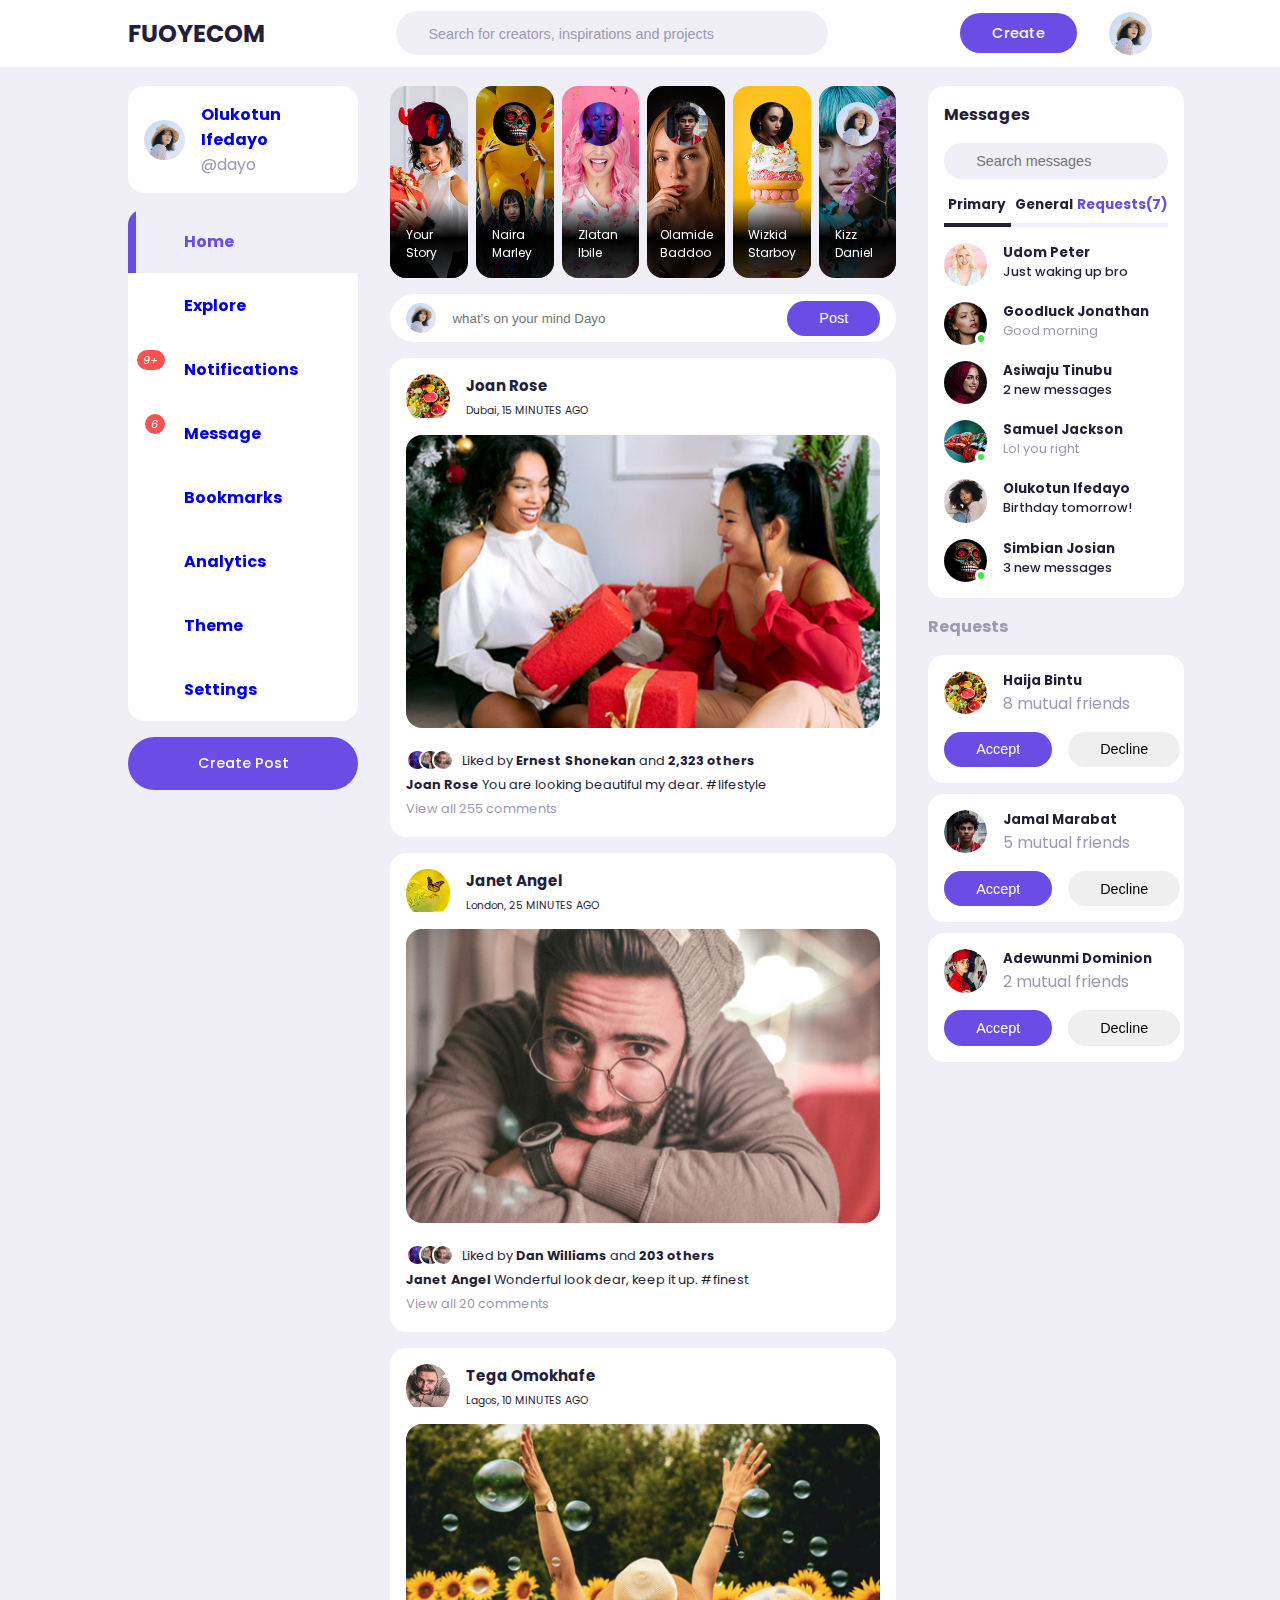
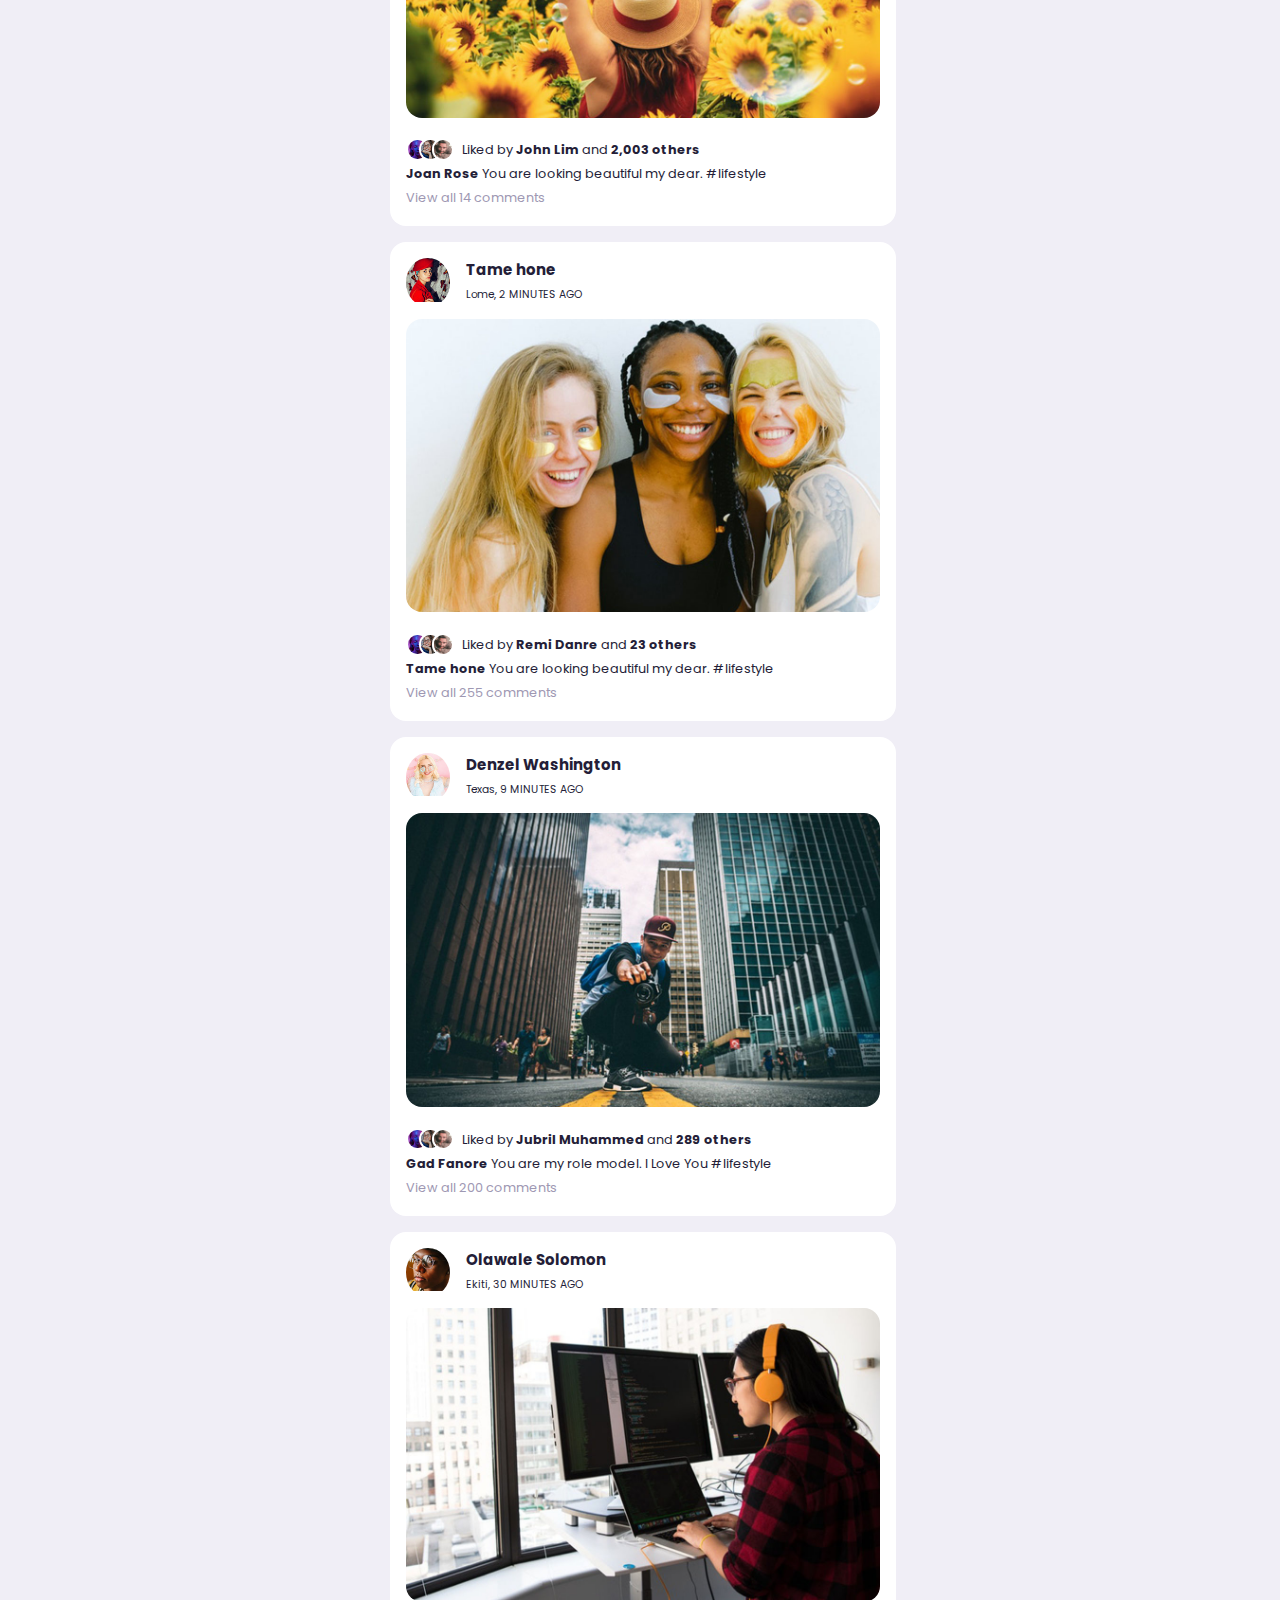
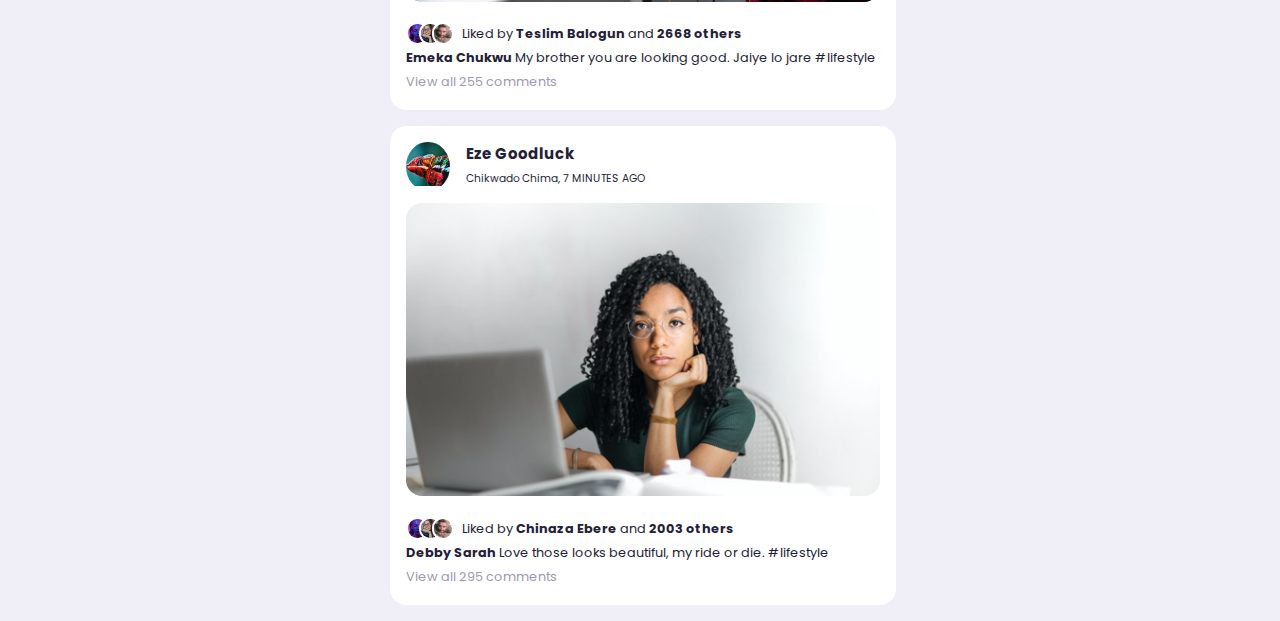
==== index.html @ 0feaedec "first commit" ====
<!DOCTYPE html>
<html lang="en">
<head>
    <meta charset="UTF-8">
    <meta http-equiv="X-UA-Compatible" content="IE=edge">
    <meta name="viewport" content="width=device-width, initial-scale=1.0">
    <link rel="stylesheet" href="./style.css">
    <!-- Icons CDN -->
    <link rel="stylesheet" href="https://unicons.iconscout.com/release/v2.1.6/css/unicons.css">
    <title>FUOYE_COMMUNITY</title>
</head>
<body>
    <nav>
        <div class="container">
            <h2 class="logo">
                FUOYECOM
            </h2>
            <div class="search-bar">
                <i class="uil uil-search"></i>
                <input type="search" placeholder="Search for creators, inspirations and projects">
            </div>
            <div class="create">
                <label class="btn btn-primary" for="create-post">Create</label>
                <div class="profile-photo">
                    <img src="./images/profile-1.jpg" alt="invalid image">
                </div>
            </div>
        </div>
    </nav>

    <!-- Main -->
    <main>
        <div class="container">
            

            <!-- Left -->
            <div class="left">
                <a href="#" class="profile">
                    <div class="profile-photo">
                        <img src="./images/profile-1.jpg" alt="invalid image">
                    </div>
                    <div class="handle">
                        <h4>Olukotun Ifedayo</h4>
                        <p class="text-muted">
                            @dayo
                        </p>
                    </div>
                </a>

                <!-- Sidebar -->
                <div class="sidebar">
                    <a href="#" class="menu-item active">
                        <span><i class="uil uil-home"></i></span><h3>Home</h3>
                    </a>
                    <a href="#" class="menu-item">
                        <span><i class="uil uil-compass"></i></span><h3>Explore</h3>
                    </a>
                    <a href="#" class="menu-item" id="notifications">
                        <span><i class="uil uil-bell"><small class="notification-count">9+</small></i></span>
                        <h3>Notifications</h3>
                        <!-- Notification Popup -->
                        <div class="notifications-popup">
                            <div>
                                <div class="profile-photo">
                                    <img src="./images/profile-2.jpg" alt="invalid image">
                                </div>
                                <div class="notofication-body">
                                    <b>Keke Benjamin</b> accepted your friend request
                                    <small class="text-muted">2 DAYS AGO</small>
                                </div>
                            </div>

                            <div>
                                <div class="profile-photo">
                                    <img src="./images/profile-3.jpg" alt="invalid image">
                                </div>
                                <div class="notification-body">
                                    <b>Michael Ren</b> commented on your post
                                    <small class="text-muted">1 HOUR AGO</small>
                                </div>
                            </div>

                            <div>
                                <div class="profile-photo">
                                    <img src="./images/profile-4.jpg" alt="invalid image">
                                </div>
                                <div class="notofication-body">
                                    <b>Bola Tinubu</b> and <b>23 Others</b> liked your post
                                    <small class="text-muted">4 MINUTES AGO</small>
                                </div>
                            </div>

                            <div>
                                <div class="profile-photo">
                                    <img src="./images/profile-5.jpg" alt="invalid image">
                                </div>
                                <div class="notofication-body">
                                    <b>Samuel D. Dare</b> commented on post you are tagged in 
                                    <small class="text-muted">2 DAYS AGO</small>
                                </div>
                            </div>

                            <div>
                                <div class="profile-photo">
                                    <img src="./images/profile-6.jpg" alt="invalid image">
                                </div>
                                <div class="notofication-body">
                                    <b>Muhammed Buhari</b> commented on post you are tagged in
                                    <small class="text-muted">1 HOUR AGO</small>
                                </div>
                            </div>

                            <div>
                                <div class="profile-photo">
                                    <img src="./images/profile-7.jpg" alt="invalid image">
                                </div>
                                <div class="notofication-body">
                                    <b>Goodluck Joanthan</b> commented on your post 
                                    <small class="text-muted">1 HOUR AGO</small>
                                </div>
                            </div>
                        </div>
                        <!-- End Notification Popup -->

                    </a>
                    <a href="#" class="menu-item" id="messages-notification">
                        <span><i class="uil uil-envelope"><small class="notification-count">6</small></i></span><h3>Message</h3>
                    </a>
                    <a href="#" class="menu-item">
                        <span><i class="uil uil-bookmark"></i></span><h3>Bookmarks</h3>
                    </a>
                    <a href="#" class="menu-item">
                        <span><i class="uil uil-chart-line"></i></span><h3>Analytics</h3>
                    </a>
                    <a href="#" class="menu-item">
                        <span><i class="uil uil-palette"></i></span><h3>Theme</h3>
                    </a>
                    <a href="#" class="menu-item">
                        <span><i class="uil uil-setting"></i></span><h3>Settings</h3>
                    </a>
                </div>
                <!-- End of Sidebar -->
                <label for="create-post" class="btn btn-primary">Create Post</label>
            </div>
            <!-- End of left -->

            <!-- Middle -->
            <div class="middle">
                <!-- Stories -->
                <div class="stories">
                    <div class="story">
                        <div class="profile-photo">
                            <img src="./images/profile-8.jpg" alt="invalid image">
                        </div>
                        <p class="name">Your Story</p>
                    </div>
                    <div class="story">
                        <div class="profile-photo">
                            <img src="./images/profile-9.jpg" alt="invalid image">
                        </div>
                        <p class="name">Naira Marley</p>
                    </div>
                    <div class="story">
                        <div class="profile-photo">
                            <img src="./images/profile-10.jpg" alt="invalid image">
                        </div>
                        <p class="name">Zlatan Ibile</p>
                    </div>
                    <div class="story">
                        <div class="profile-photo">
                            <img src="./images/profile-11.jpg" alt="invalid image">
                        </div>
                        <p class="name">Olamide Baddoo</p>
                    </div>
                    <div class="story">
                        <div class="profile-photo">
                            <img src="./images/profile-12.jpg" alt="invalid image">
                        </div>
                        <p class="name">Wizkid Starboy</p>
                    </div>
                    <div class="story">
                        <div class="profile-photo">
                            <img src="./images/profile-1.jpg" alt="invalid image">
                        </div>
                        <p class="name">Kizz Daniel</p>
                    </div>  
                </div>
                <!-- End of Stories -->
                <form class="create-post">
                    <div class="profile-photo">
                        <img src="./images/profile-1.jpg" alt="">
                    </div>
                    <input type="text" placeholder="what's on your mind Dayo" id="create-post">
                    <input type="submit" value="Post" class="btn btn-primary">
                </form>

                <!-- Feeds -->
                <div class="feeds">
                    <!-- Feed 1 -->
                    <div class="feed">
                        <div class="head">
                            <div class="user">
                                <div class="profile-photo">
                                    <img src="./images/profile-13.jpg" alt="invalid image">
                                </div>
                                <div class="info">
                                    <h3>Joan Rose</h3>
                                    <small>Dubai, 15 MINUTES AGO</small>
                                </div>
                            </div>
                            <span class="edit">
                                <i class="uil uil-ellipsis-h"></i>
                            </span>
                        </div>

                        <div class="photo">
                            <img src="./images/feed-1.jpg" alt="invalid image">
                        </div>

                        <div class="action-buttons">
                            <div class="interaction-buttons">
                                <span><i class="uil uil-heart"></i></span>
                                <span><i class="uil uil-comment-dots"></i></span>
                                <span><i class="uil uil-share-alt"></i></span>
                            </div>
                            <div class="bookmark">
                                <span><i class="uil uil-bookmark-full"></i></span>
                            </div>
                        </div>
                        <div class="liked-by">
                            <span><img src="./images/profile-10.jpg" alt="invalid image"></span>
                            <span><img src="./images/profile-4.jpg" alt="invalid image"></span>
                            <span><img src="./images/profile-15.jpg" alt="invalid image"></span>
                            <p>Liked by <b>Ernest Shonekan</b> and <b>2,323 others</b></p>
                        </div>
                        <div class="caption">
                            <p><b>Joan Rose</b> You are looking beautiful my dear. <span class="harsh-tag">#lifestyle</span></p>
                        </div>
                        <div class="comments text-muted">View all 255 comments</div>
                    </div>

                    <!-- Feed 2 -->
                    <div class="feed">
                        <div class="head">
                            <div class="user">
                                <div class="profile-photo">
                                    <img src="./images/profile-14.jpg" alt="invalid image">
                                </div>
                                <div class="info">
                                    <h3>Janet Angel</h3>
                                    <small>London, 25 MINUTES AGO</small>
                                </div>
                            </div>
                            <span class="edit">
                                <i class="uil uil-ellipsis-h"></i>
                            </span>
                        </div>

                        <div class="photo">
                            <img src="./images/feed-2.jpg" alt="invalid image">
                        </div>

                        <div class="action-buttons">
                            <div class="interaction-buttons">
                                <span><i class="uil uil-heart"></i></span>
                                <span><i class="uil uil-comment-dots"></i></span>
                                <span><i class="uil uil-share-alt"></i></span>
                            </div>
                            <div class="bookmark">
                                <span><i class="uil uil-bookmark-full"></i></span>
                            </div>
                        </div>
                        <div class="liked-by">
                            <span><img src="./images/profile-10.jpg" alt="invalid image"></span>
                            <span><img src="./images/profile-4.jpg" alt="invalid image"></span>
                            <span><img src="./images/profile-15.jpg" alt="invalid image"></span>
                            <p>Liked by <b>Dan Williams</b> and <b>203 others</b></p>
                        </div>
                        <div class="caption">
                            <p><b>Janet Angel</b> Wonderful look dear, keep it up. <span class="harsh-tag">#finest</span></p>
                        </div>
                        <div class="comments text-muted">View all 20 comments</div>
                    </div>

                    <!-- Feed 3 -->
                    <div class="feed">
                        <div class="head">
                            <div class="user">
                                <div class="profile-photo">
                                    <img src="./images/profile-15.jpg" alt="invalid image">
                                </div>
                                <div class="info">
                                    <h3>Tega Omokhafe</h3>
                                    <small>Lagos, 10 MINUTES AGO</small>
                                </div>
                            </div>
                            <span class="edit">
                                <i class="uil uil-ellipsis-h"></i>
                            </span>
                        </div>

                        <div class="photo">
                            <img src="./images/feed-3.jpg" alt="invalid image">
                        </div>

                        <div class="action-buttons">
                            <div class="interaction-buttons">
                                <span><i class="uil uil-heart"></i></span>
                                <span><i class="uil uil-comment-dots"></i></span>
                                <span><i class="uil uil-share-alt"></i></span>
                            </div>
                            <div class="bookmark">
                                <span><i class="uil uil-bookmark-full"></i></span>
                            </div>
                        </div>
                        <div class="liked-by">
                            <span><img src="./images/profile-10.jpg" alt="invalid image"></span>
                            <span><img src="./images/profile-4.jpg" alt="invalid image"></span>
                            <span><img src="./images/profile-15.jpg" alt="invalid image"></span>
                            <p>Liked by <b>John Lim</b> and <b>2,003 others</b></p>
                        </div>
                        <div class="caption">
                            <p><b>Joan Rose</b> You are looking beautiful my dear. <span class="harsh-tag">#lifestyle</span></p>
                        </div>
                        <div class="comments text-muted">View all 14 comments</div>
                    </div>

                    <!-- Feed 4 -->
                    <div class="feed">
                        <div class="head">
                            <div class="user">
                                <div class="profile-photo">
                                    <img src="./images/profile-16.jpg" alt="invalid image">
                                </div>
                                <div class="info">
                                    <h3>Tame hone</h3>
                                    <small>Lome, 2 MINUTES AGO</small>
                                </div>
                            </div>
                            <span class="edit">
                                <i class="uil uil-ellipsis-h"></i>
                            </span>
                        </div>

                        <div class="photo">
                            <img src="./images/feed-4.jpg" alt="invalid image">
                        </div>

                        <div class="action-buttons">
                            <div class="interaction-buttons">
                                <span><i class="uil uil-heart"></i></span>
                                <span><i class="uil uil-comment-dots"></i></span>
                                <span><i class="uil uil-share-alt"></i></span>
                            </div>
                            <div class="bookmark">
                                <span><i class="uil uil-bookmark-full"></i></span>
                            </div>
                        </div>
                        <div class="liked-by">
                            <span><img src="./images/profile-10.jpg" alt="invalid image"></span>
                            <span><img src="./images/profile-4.jpg" alt="invalid image"></span>
                            <span><img src="./images/profile-15.jpg" alt="invalid image"></span>
                            <p>Liked by <b>Remi Danre</b> and <b>23 others</b></p>
                        </div>
                        <div class="caption">
                            <p><b>Tame hone</b> You are looking beautiful my dear. <span class="harsh-tag">#lifestyle</span></p>
                        </div>
                        <div class="comments text-muted">View all 255 comments</div>
                    </div>

                    <!-- Feed 5 -->
                    <div class="feed">
                        <div class="head">
                            <div class="user">
                                <div class="profile-photo">
                                    <img src="./images/profile-17.jpg" alt="invalid image">
                                </div>
                                <div class="info">
                                    <h3>Denzel Washington</h3>
                                    <small>Texas, 9 MINUTES AGO</small>
                                </div>
                            </div>
                            <span class="edit">
                                <i class="uil uil-ellipsis-h"></i>
                            </span>
                        </div>

                        <div class="photo">
                            <img src="./images/feed-5.jpg" alt="invalid image">
                        </div>

                        <div class="action-buttons">
                            <div class="interaction-buttons">
                                <span><i class="uil uil-heart"></i></span>
                                <span><i class="uil uil-comment-dots"></i></span>
                                <span><i class="uil uil-share-alt"></i></span>
                            </div>
                            <div class="bookmark">
                                <span><i class="uil uil-bookmark-full"></i></span>
                            </div>
                        </div>
                        <div class="liked-by">
                            <span><img src="./images/profile-10.jpg" alt="invalid image"></span>
                            <span><img src="./images/profile-4.jpg" alt="invalid image"></span>
                            <span><img src="./images/profile-15.jpg" alt="invalid image"></span>
                            <p>Liked by <b>Jubril Muhammed</b> and <b>289 others</b></p>
                        </div>
                        <div class="caption">
                            <p><b>Gad Fanore</b> You are my role model. I Love You <span class="harsh-tag">#lifestyle</span></p>
                        </div>
                        <div class="comments text-muted">View all 200 comments</div>
                    </div>

                    <!-- Feed 6 -->
                    <div class="feed">
                        <div class="head">
                            <div class="user">
                                <div class="profile-photo">
                                    <img src="./images/profile-18.jpg" alt="invalid image">
                                </div>
                                <div class="info">
                                    <h3>Olawale Solomon</h3>
                                    <small>Ekiti, 30 MINUTES AGO</small>
                                </div>
                            </div>
                            <span class="edit">
                                <i class="uil uil-ellipsis-h"></i>
                            </span>
                        </div>

                        <div class="photo">
                            <img src="./images/feed-6.jpg" alt="invalid image">
                        </div>

                        <div class="action-buttons">
                            <div class="interaction-buttons">
                                <span><i class="uil uil-heart"></i></span>
                                <span><i class="uil uil-comment-dots"></i></span>
                                <span><i class="uil uil-share-alt"></i></span>
                            </div>
                            <div class="bookmark">
                                <span><i class="uil uil-bookmark-full"></i></span>
                            </div>
                        </div>
                        <div class="liked-by">
                            <span><img src="./images/profile-10.jpg" alt="invalid image"></span>
                            <span><img src="./images/profile-4.jpg" alt="invalid image"></span>
                            <span><img src="./images/profile-15.jpg" alt="invalid image"></span>
                            <p>Liked by <b>Teslim Balogun</b> and <b>2668 others</b></p>
                        </div>
                        <div class="caption">
                            <p><b>Emeka Chukwu</b> My brother you are looking good. Jaiye lo jare <span class="harsh-tag">#lifestyle</span></p>
                        </div>
                        <div class="comments text-muted">View all 255 comments</div>
                    </div>

                    <!-- Feed 7 -->
                    <div class="feed">
                        <div class="head">
                            <div class="user">
                                <div class="profile-photo">
                                    <img src="./images/profile-19.jpg" alt="invalid image">
                                </div>
                                <div class="info">
                                    <h3>Eze Goodluck</h3>
                                    <small>Chikwado Chima, 7 MINUTES AGO</small>
                                </div>
                            </div>
                            <span class="edit">
                                <i class="uil uil-ellipsis-h"></i>
                            </span>
                        </div>

                        <div class="photo">
                            <img src="./images/feed-7.jpg" alt="invalid image">
                        </div>

                        <div class="action-buttons">
                            <div class="interaction-buttons">
                                <span><i class="uil uil-heart"></i></span>
                                <span><i class="uil uil-comment-dots"></i></span>
                                <span><i class="uil uil-share-alt"></i></span>
                            </div>
                            <div class="bookmark">
                                <span><i class="uil uil-bookmark-full"></i></span>
                            </div>
                        </div>
                        <div class="liked-by">
                            <span><img src="./images/profile-10.jpg" alt="invalid image"></span>
                            <span><img src="./images/profile-4.jpg" alt="invalid image"></span>
                            <span><img src="./images/profile-15.jpg" alt="invalid image"></span>
                            <p>Liked by <b>Chinaza Ebere</b> and <b>2003 others</b></p>
                        </div>
                        <div class="caption">
                            <p><b>Debby Sarah</b> Love those looks beautiful, my ride or die. <span class="harsh-tag">#lifestyle</span></p>
                        </div>
                        <div class="comments text-muted">View all 295 comments</div>
                    </div>
                    <!-- End of feed -->
                </div>
                <!-- End of feeds -->
            </div>
            <!-- End of Middle -->

            <!-- Right -->
            <div class="right">
                <div class="messages">
                    <div class="heading">
                        <h4>Messages</h4><i class="uil uil-edit"></i>
                    </div>

                    <!-- Search Bar -->
                    <div class="search-bar">
                        <i class="uil uil-search"></i>
                        <input type="search" placeholder="Search messages" id="message-search">
                    </div>

                    <!-- Messages Category -->
                    <div class="category">
                        <h6 class="active">Primary</h6>
                        <h6>General</h6>
                        <h6 class="message-requests">Requests(7)</h6>
                    </div>

                    <!-- Message -->
                    <div class="message">
                        <div class="profile-photo">
                            <img src="./images/profile-17.jpg" alt="invalid image">
                        </div>
                        <div class="message-body">
                            <h5>Udom Peter</h5>
                            <p class="text-bold">Just waking up bro</p>
                        </div>
                    </div>

                    <!-- Message -->
                    <div class="message">
                        <div class="profile-photo">
                            <img src="./images/profile-6.jpg" alt="invalid image">
                            <div class="active"></div>
                        </div>
                        <div class="message-body">
                            <h5>Goodluck Jonathan</h5>
                            <p class="text-muted">Good morning</p>
                        </div>
                    </div>

                    <!-- Message -->
                    <div class="message">
                        <div class="profile-photo">
                            <img src="./images/profile-20.jpg" alt="invalid image">
                        </div>
                        <div class="message-body">
                            <h5>Asiwaju Tinubu </h5>
                            <p class="text-bold">2 new messages</p>
                        </div>
                    </div>

                    <!-- Message -->
                    <div class="message">
                        <div class="profile-photo">
                            <img src="./images/profile-19.jpg" alt="invalid image">
                            <div class="active"></div>
                        </div>
                        <div class="message-body">
                            <h5>Samuel Jackson</h5>
                            <p class="text-muted">Lol you right</p>
                        </div>
                    </div>

                    <!-- Message -->
                    <div class="message">
                        <div class="profile-photo">
                            <img src="./images/profile-3.jpg" alt="invalid image">
                        </div>
                        <div class="message-body">
                            <h5>Olukotun Ifedayo</h5>
                            <p class="text-bold">Birthday tomorrow!</p>
                        </div>
                    </div>

                    <!-- Message -->
                    <div class="message">
                        <div class="profile-photo">
                            <img src="./images/profile-9.jpg" alt="invalid image">
                            <div class="active"></div>
                        </div>
                        <div class="message-body">
                            <h5>Simbian Josian</h5>
                            <p class="text-bold">3 new messages</p>
                        </div>
                    </div>
                </div>
                <!-- End of Messages -->

                <!-- Friend Request -->
                <div class="friend-requests">
                    <h4>Requests</h4>
                    <div class="request">
                        <div class="info">
                            <div class="profile-photo">
                                <img src="./images/profile-13.jpg" alt="invalid image">
                            </div>
                            <div>
                                <h5>Haija Bintu</h5>
                                <p class="text-muted">
                                    8 mutual friends
                                </p>
                            </div>
                        </div>
                        <div class="action">
                            <button class="btn btn-primary">
                                Accept
                            </button>
                            <button class="btn">
                                Decline
                            </button>
                        </div>  
                    </div>

                    <div class="request">
                        <div class="info">
                            <div class="profile-photo">
                                <img src="./images/profile-11.jpg" alt="invalid image">
                            </div>
                            <div>
                                <h5>Jamal Marabat</h5>
                                <p class="text-muted">
                                    5 mutual friends
                                </p>
                            </div>
                        </div>
                        <div class="action">
                            <button class="btn btn-primary">
                                Accept
                            </button>
                            <button class="btn">
                                Decline
                            </button>
                        </div>  
                    </div>

                    <div class="request">
                        <div class="info">
                            <div class="profile-photo">
                                <img src="./images/profile-16.jpg" alt="invalid image">
                            </div>
                            <div>
                                <h5>Adewunmi Dominion</h5>
                                <p class="text-muted">
                                    2 mutual friends
                                </p>
                            </div>
                        </div>
                        <div class="action">
                            <button class="btn btn-primary">
                                Accept
                            </button>
                            <button class="btn">
                                Decline
                            </button>
                        </div>  
                    </div>
                </div>
            </div>
            <!-- End of right -->

        </div>  
    </main>


    <!-- Theme Customization -->
    <div class="customize-theme">
        <div class="card">
            <h2>Customize your view</h2>
            <p class="text-muted">Manage your font size, color and background.</p>

            <!-- Font-sizes -->
            <div class="font-size">
                <h4>Font size</h4>
                <div>
                    <h6>Aa</h6>
                    <div class="choose-size">
                        <span class="font-size-1"></span>
                        <span class="font-size-2 active"></span>
                        <span class="font-size-3"></span>
                        <span class="font-size-4"></span>
                        <span class="font-size-4"></span>
                    </div>
                    <h3>Aa</h3>
                </div>
            </div>

            <!-- Primary Colors -->
            <div class="color">
                <h4>Color</h4>
                <div class="choose-color">
                    <span class="color-1 active"></span>
                    <span class="color-2"></span>
                    <span class="color-3"></span>
                    <span class="color-4"></span>
                    <span class="color-5"></span>
                </div>
            </div>

            <!-- Background Colors -->
            <h4 class="background">Background</h4>
            <div class="choose-bg">
                <div class="bg-1 active">
                    <span></span>
                    <h5 for="bg-1">Light</h5>
                </div>
                <div class="bg-2">
                    <span></span>
                    <h5>Dim</h5>
                </div>
                <div class="bg-3">
                    <span></span>
                    <h5 for="bg-3">Light out</h5>
                </div>
            </div>
        </div>
    </div>

    <script src="index.js"></script>
</body>
</html>
---- style.css ----
@import url('https://fonts.googleapis.com/css2?family=Poppins:wght@300;400;500;600&display=swap');

:root{
    --color-white: hsl(252, 30%, 100%);
    --color-light: hsl(252, 30%, 95%);
    --color-gray: hsl(252, 15%, 65%);
    --color-primary: hwb(252 30% 10%);
    --color-secondary: hsl(252, 100%, 90%);
    --color-dark: hsl(120, 95%, 65%);
    --color-danger: hsl(0, 95%, 65%);
    --color-dark: hsl(252, 30%, 17%);
    --color-black: hsl(252, 30%, 10%);
    --color-success: hsl(125, 78%, 57%);


    --border-radius: 2rem;
    --card-border-radius: 1rem;
    --btn-padding: 0.6rem 2rem;
    --search-padding: 0.6rem 1rem;
    --card-padding: 1rem;

    --sticky-top-left: 5.4rem;
    --sticky-top-right: -18rem;
}

*, *::before, *::after{
    margin: 0;
    padding: 0;
    outline: 0;
    box-sizing: border-box;
    text-decoration: none;
    list-style: none;
    border: none;
}

body{
    font-family: 'Poppins', sans-serif;
    color: var(--color-dark);
    background: var(--color-light);
    overflow-x: hidden;
}

/* General Styles */
.container{
    width: 80%;
    margin: 0 auto;
}

.profile-photo{
    width: 2.7rem;
    aspect-ratio: 1/1;
    border-radius: 50%;
    overflow: hidden;
}

img{
    display: block;
    width: 100%;
}

.btn{
    display: inline-block;
    padding: var(--btn-padding);
    font-weight: 500;
    border-radius: var(--border-radius);
    cursor: pointer;
    transition: all 300ms ease;
    font-size: 0.9rem;
}

.btn:hover{
    opacity: 0.8;
}

.btn-primary{
    background: var(--color-primary);
    color: white;
}

.text-bold{
    font-weight: 500;
}

.text-muted{
    color: var(--color-gray);
}


/* Navbar */
nav{
    width: 100%;
    background: var(--color-white);
    padding: 0.7rem 0;
    position: fixed;
    top: 0;
    z-index: 10;
}

nav .container{
    display: flex;
    align-items: center;
    justify-content: space-between;
}

.search-bar{
    background: var(--color-light);
    border-radius: var(--border-radius);
    padding: var(--search-padding);
}

.search-bar input[type="search"]{
    background: transparent;
    width: 30vw;
    margin-left: 1rem;
    font-size: 0.9rem;
    color: var(--color-dark);
}

nav .search-bar input[type="search"]::placeholder{
    color: var(--color-gray);
} 

nav .create{
    display: flex;
    align-items: center;
    gap: 2rem;
}   

/* Main */
main{
    position: relative;
    top: 5.4rem;
}

main .container{
    display: grid;
    grid-template-columns: 18vw auto 20vw;
    column-gap: 2rem;
    position: relative;
}

/* Left */
main .container .left{
    height: max-content;
    position: sticky;
    top: var(--sticky-top-left);
}

main .container .left .profile{
    padding: var(--card-padding);
    background: var(--color-white);
    border-radius: var(--card-border-radius);
    display: flex;
    align-items: center;
    column-gap: 1rem;
    width: 100%;
}

/* Sidebar */
.left .sidebar{
    margin-top: 1rem;
    background: var(--color-white);
    border-radius: var(--card-border-radius);
}

.left .sidebar .menu-item{
    display: flex;
    align-items: center;
    height: 4rem;
    cursor: pointer;
    transition: all 300ms ease;
    position: relative;
}

.left .sidebar .menu-item:hover{
    background: var(--color-light);
}

.left .sidebar i{
    font-size: 1.4rem;
    color: var(--color-gray);
    margin-left: 2rem;
    position: relative;
}

.left .sidebar i .notification-count{
    background: var(--color-danger);
    color: white;
    font-size: 0.7rem;
    width: fit-content;
    border-radius: 0.8rem;
    padding: 0.1rem 0.4rem;
    position: absolute;
    top: -0.2rem;
    right: -0.3rem;
}

.left .sidebar h3{
    margin-left: 1.5rem;
    font-size: 1rem;
}

.left .sidebar .active{
    background: var(--color-light);
}

.left .sidebar .active i,
.left .sidebar .active h3{
    color: var(--color-primary);
}

.left .sidebar .active::before{
    content: "";
    display: block;
    width: 0.5rem;
    height: 100%;
    position: absolute;
    background: var(--color-primary);
}

.left .sidebar .menu-item:first-child.active{
    border-top-left-radius: var(--card-border-radius);
    overflow: hidden;
}

.left .sidebar .menu-item:last-child.active{
    border-bottom-left-radius: var(--card-border-radius);
    overflow: hidden;
}

.left .btn{
    margin-top: 1rem;
    width: 100%;
    text-align: center;
    padding: 1rem 0;
}

/* Notification Popup */
.left .notifications-popup{
    position: absolute;
    top: 0;
    left: 110%;
    width: 30rem;
    background: var(--color-white);
    border-radius: var(--card-border-radius);
    padding: var(--card-padding);
    box-shadow: 0 0 2rem hsl(var(--color-primary), 75%, 60%, 25%);
    z-index: 8;
    display: none;
}

.left .notifications-popup::before{
    content: "";
    width: 1.2rem;
    height: 1.2rem;
    display: block;
    background: var(--color-white);
    position: absolute;
    left: -0.6rem;
    transform: rotate(45deg);
}

.left .notifications-popup > div{
    display: flex;
    align-items: start;
    gap: 1rem;
    margin-bottom: 1rem;
}

.left .notifications-popup small{
    display: block;
}

/* Middle */
.middle .stories{
    display: flex;
    justify-content: space-between;
    height: 12rem;
    gap: 0.5rem;
}

.middle .stories .story{
    padding: var(--card-padding);
    border-radius: var(--card-border-radius);
    display: flex;
    flex-direction: column;
    justify-content: space-between;
    align-items: center;
    color: white;
    font-size: 0.75rem;
    width: 100%;
    position: relative;
    overflow: hidden;
}

.middle .stories .story::before{
    content: "";
    display: block;
    width: 100%;
    height: 5rem;
    background: linear-gradient(transparent, black, rgba(0, 0, 0, 0.75));
    position: absolute;
    bottom: 0;
}

.middle .stories .story .name{
    z-index: 2;
}

.middle .stories .story:nth-child(1){
    background: url(./images/story-1.jpg) no-repeat center center/cover;
}

.middle .stories .story:nth-child(2){
    background: url(./images/story-2.jpg) no-repeat center center/cover;
}

.middle .stories .story:nth-child(3){
    background: url(./images/story-3.jpg) no-repeat center center/cover;
}

.middle .stories .story:nth-child(4){
    background: url(./images/story-4.jpg) no-repeat center center/cover;
}

.middle .stories .story:nth-child(5){
    background: url(./images/story-5.jpg) no-repeat center center/cover;
}

.middle .stories .story:nth-child(6){
    background: url(./images/story-6.jpg) no-repeat center center/cover;
}

.middle .storry .profile-photo{
    width: 2rem;
    height: 2rem;
    align-self: start;
    border: 3px solid var(--color-primary);
}

/* Create post */
.middle .create-post{
    width: 100%;
    display: flex;
    align-items: center;
    justify-content: space-between;
    margin-top: 1rem;
    background: var(--color-white);
    padding: 0.4rem var(--card-padding);
    border-radius: var(--border-radius);
}

.middle .create-post input[type="text"]{
    justify-self: start;
    width: 100%;
    padding-left: 1rem;
    background: transparent;
    color: var(--color-dark);
    margin-right: 1rem;
}

/* Feeds */
.middle .feeds .feed{
    background: var(--color-white);
    border-radius: var(--card-border-radius);
    padding: var(--card-padding);
    margin: 1rem 0;
    font-size: 0.8rem;
    line-height: 1.5rem;
}

.middle .feed .head{
    display: flex;
    justify-content: space-between;
}

.middle .feed .user{
    display: flex;
    gap: 1rem;
}

.middle .feed .photo{
    border-radius: var(--card-border-radius);
    overflow: hidden;
    margin: 0.7rem 0;
}

.middle .feed .action-buttons{
    display: flex;
    justify-content: space-between;
    align-items: center;
    font-size: 1.4rem;
    margin: 0.6rem;
}

.middle .liked-by{
    display: flex;
}

.middle .liked-by span{
    width: 1.4rem;
    height: 1.4rem;
    display: block;
    border-radius: 50%;
    overflow: hidden;
    border: 2px solid var(--color-white);
    margin-left: -0.6rem;
}

.middle .liked-by span:first-child{
    margin: 0;
}

.middle .liked-by p{
    margin-left: 0.5rem;
}

/* Right */

main .container .right{
    height: max-content;
    position: sticky;
    top: var(--sticky-top-right);
    bottom: 0;
}

.right .messages{
    background: var(--color-white);
    border-radius: var(--card-border-radius);
    padding: var(--card-padding);
}

.right .messages .heading{
    display: flex;
    align-items: center;
    justify-content: space-between;
    margin-bottom: 1rem;
}

.right .messages i{
    font-size: 1.4rem;
}

.right .messages .search-bar{
    display: flex;
    margin-bottom: 1rem;
}

.right .messages .category{
    display: flex;
    justify-content: space-between;
    margin-bottom: 1rem;
}

.right .messages .category h6{
    width: 100%;
    text-align: center;
    border-bottom: 4px solid var(--color-light);
    padding-bottom: 0.5rem;
    font-size: 0.85rem;
}

.right .messages .category .active{
    border-color: var(--color-dark);
}

.right .messages .message-requests{
    color: var(--color-primary);
}

.right .messages .message{
    display: flex;
    gap: 1rem;
    margin-bottom: 1rem;
    align-items: start;
}

.right .message .profile-photo{
    position: relative;
    overflow: visible;
}

.right .profile-photo img{
    border-radius: 50%;
}

.right .messages .message:last-child{
    margin: 0;
}

.right .messages .message p{
    font-size: 0.8rem;
}

.right .messages .message .profile-photo .active{
    width: 0.8rem;
    height: 0.8rem;
    border-radius: 50%;
    border: 3px solid var(--color-white);
    background: var(--color-success);
    position: absolute;
    bottom: 0;
    right: 0;
}

/* Friend Request */
.right .friend-requests{
    margin-top: 1rem;
}

.right .friend-requests h4{
    color: var(--color-gray);
    margin: 1rem 0; 
}

.right .request{
    background: var(--color-white);
    padding: var(--card-padding);
    border-radius: var(--card-border-radius);
    margin-bottom: 0.7rem;
}

.right .request .info{
    display: flex;
    gap: 1rem;
    margin-bottom: 1rem;

}

.right .request .action{
    display: flex;
    gap: 1rem;
}

/* Theme Customization */
.customize-theme{
    background: rgba(255, 255, 255, 0.5);
    width: 100vw;
    height: 100vh;
    position: fixed;
    top: 0;
    left: 0;
    z-index: 100;
    text-align: center;
    display: grid;
    display: none;
    place-items: center;
    font-size: 0.9rem;
}

.customize-theme .card{
    background: var(--color-white);
    padding: 3rem;
    border-radius: var(--card-border-radius);
    width: 50%;
}

/* Font-size */
.customize-theme .font-size{
    margin-top: 5rem;
}

.customize-theme .font-size > div{
    display: flex;
    justify-content: space-between;
    align-items: center;
    background: var(--color-light);
    padding: var(--search-padding);
    border-radius: var(--card-border-radius);
}

.customize-theme .choose-size{
    background: var(--color-secondary);
    height: 0.3rem;
    width: 100%;
    margin: 0 1rem;
    display: flex;
    justify-content: space-between;
}

.customize-theme .choose-size span{
    width: 1rem;
    height: 1rem;
    background: var(--color-secondary);
    border-radius: 50%;
    cursor: pointer;
}

.customize-theme .choose-size span .active{
    background: var(--color-primary);
}

/* Font-size */
.customize-theme .color{
    margin-top: 2rem;
}

.customize-theme .choose-color{
    background: var(--color-light);
    padding: var(--search-padding);
    border-radius: var(--card-border-radius);
    display: flex;
    align-items: center;
    justify-content: space-between;
}

.customize-theme .choose-color span{
    width: 2.2rem;
    height: 2.2rem;
    border-radius: 50%;
}

.customize-theme .choose-color span:nth-child(1){
    background: hsl(252, 75%, 60%);
}

.customize-theme .choose-color span:nth-child(2){
    background: hsl(52, 75%, 60%);;
}

.customize-theme .choose-color span:nth-child(3){
    background: hsl(352, 75%, 60%);;
}

.customize-theme .choose-color span:nth-child(4){
    background: hsl(152, 75%, 60%);;
}

.customize-theme .choose-color span:nth-child(5){
    background: hsl(202, 75%, 60%);;
}

.customize-theme .choose-color span .active{
    border: 5px solid white;
}

/* Background */
.customize-theme .background{
    margin-top: 2rem;
}

.customize-theme .choose-bg{
    display: flex;
    align-items: center;
    justify-content: space-between;
    gap: 1.5rem;  
}

.customize-theme .choose-bg > div{
    padding: var(--card-padding);
    width: 100%;
    display: flex;
    align-items: center;
    font-size: 1rem;
    font-weight: bold;
    border-radius: 0.4rem;
    cursor: pointer;
}

.customize-theme .choose-bg > div.active{
    border: 2px solid var(--color-primary);
}

.customize-theme .choose-bg .bg-1{
    background: white;
    color: black;
}

.customize-theme .choose-bg .bg-2{
    background: hsl(252, 30%, 17%);
    color: black;
}

.customize-theme .choose-bg .bg-3{
    background: hsl(252, 30%, 10%);
    color: white;
}

.customize-theme .choose-bg > div span{
    width: 2rem;
    height: 2rem;
    border: 2px solid var(--color-gray);
    border-radius: 50%;
    margin-right: 1rem;
}


/* Media Queries for Small laptops and Big laptops  */
@media screen and (max-width: 1200px){
    .container{
        width: 96%;
    }

    main .container{
        grid-template-columns: 5rem auto 30vw;
        gap: 1rem;
    }

    .left{
        width: 5rem;
        z-index: 5;
    }

    main .container .left .profile{
        display: none;
    }

    .sidebar h3{
        display: none;
    }

    .left .btn{
        display: none;
    }
}

/* Media Queries for Small tablets and Big Tablets */
@media screen and (max-width: 992px){
    nav .search-bar{
        display: none;
    }

    main .container{
        grid-template-columns: 0 auto 5rem;
        gap: 0;
    }

    main .container .left{
        grid-column: 3/4;
        position: fixed;
        bottom: 0;
        right: 0;
    }

    /* Notification Popup */
    .left .notifications-popup{
        position: absolute;
        left: -20rem;
        width: 20rem;
    }

    .left .notifications-popup::before{
        display: absolute;
        top: 1.3rem;
        left: calc(20rem - 0.6rem);
        display: block;
    }
    
    main .container .middle{
        grid-column: 1/3;
    }

    main .container .right {
        display: none;
    }
}
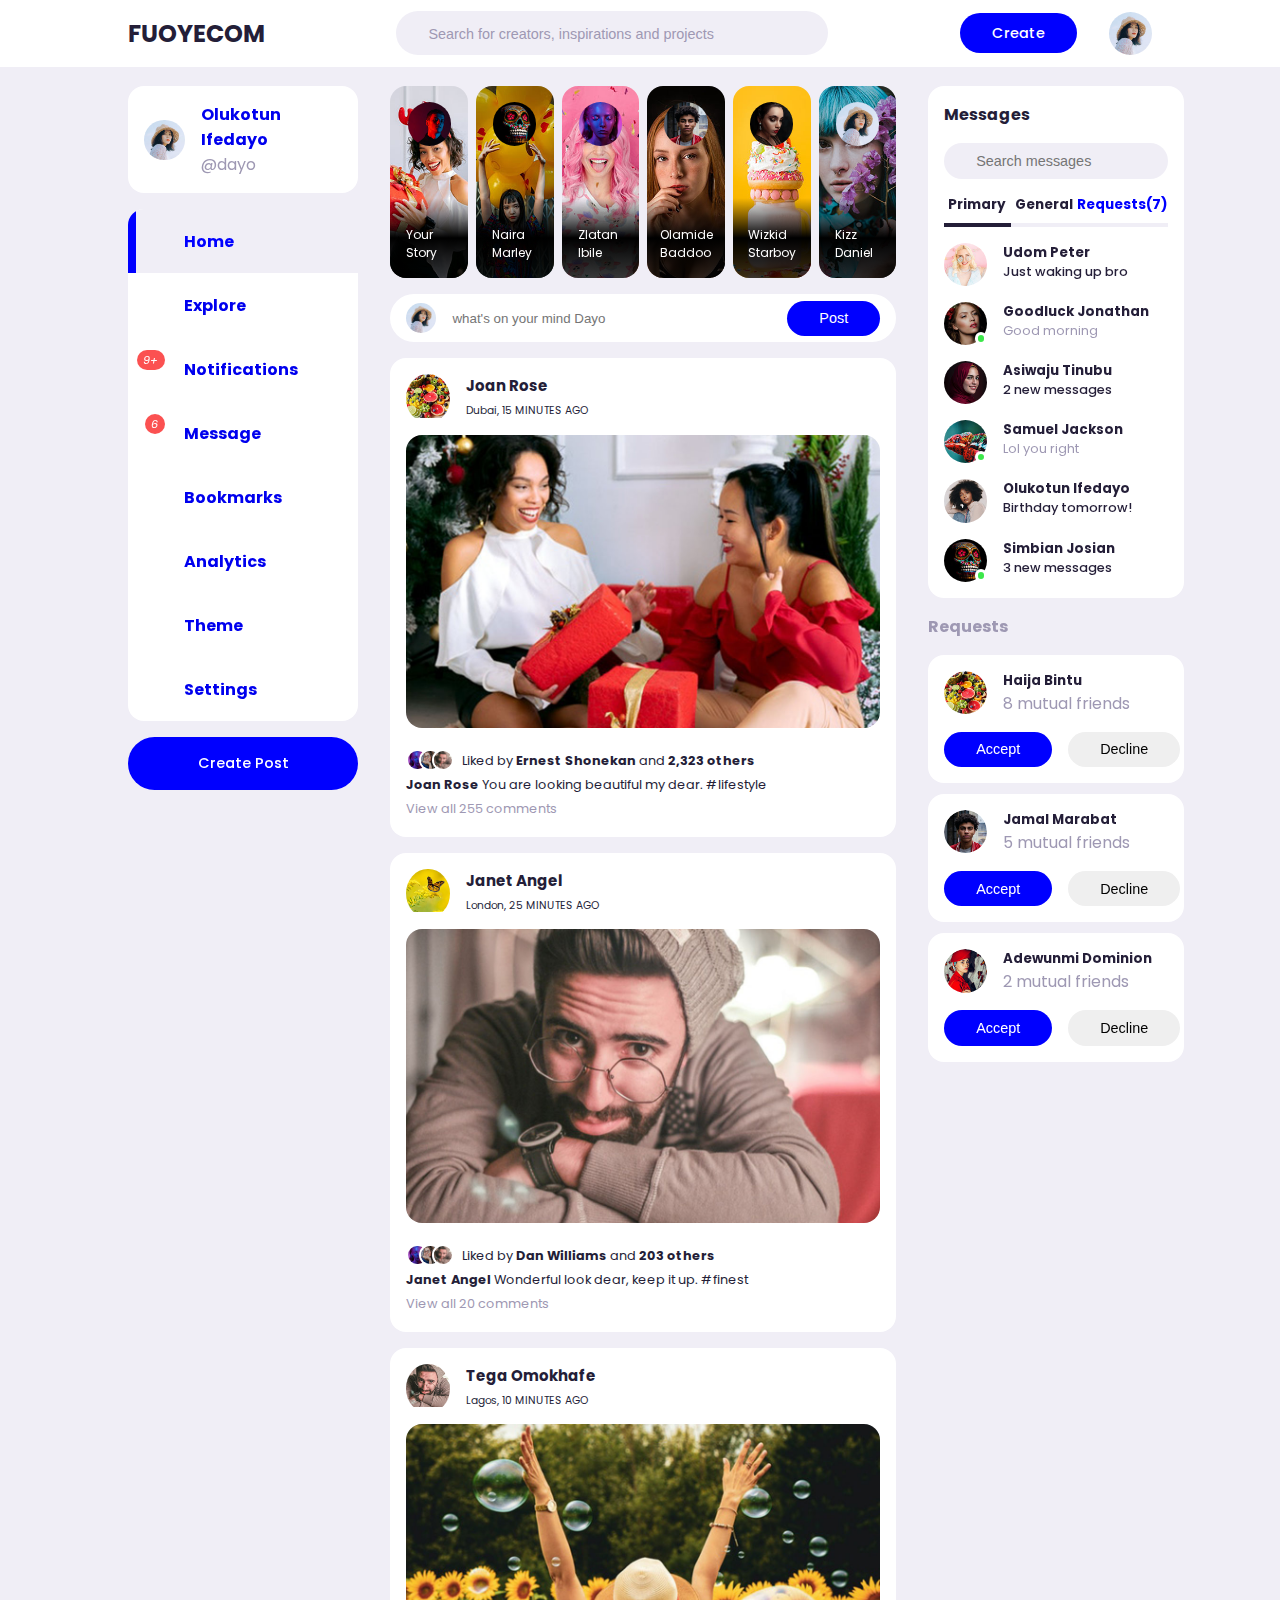
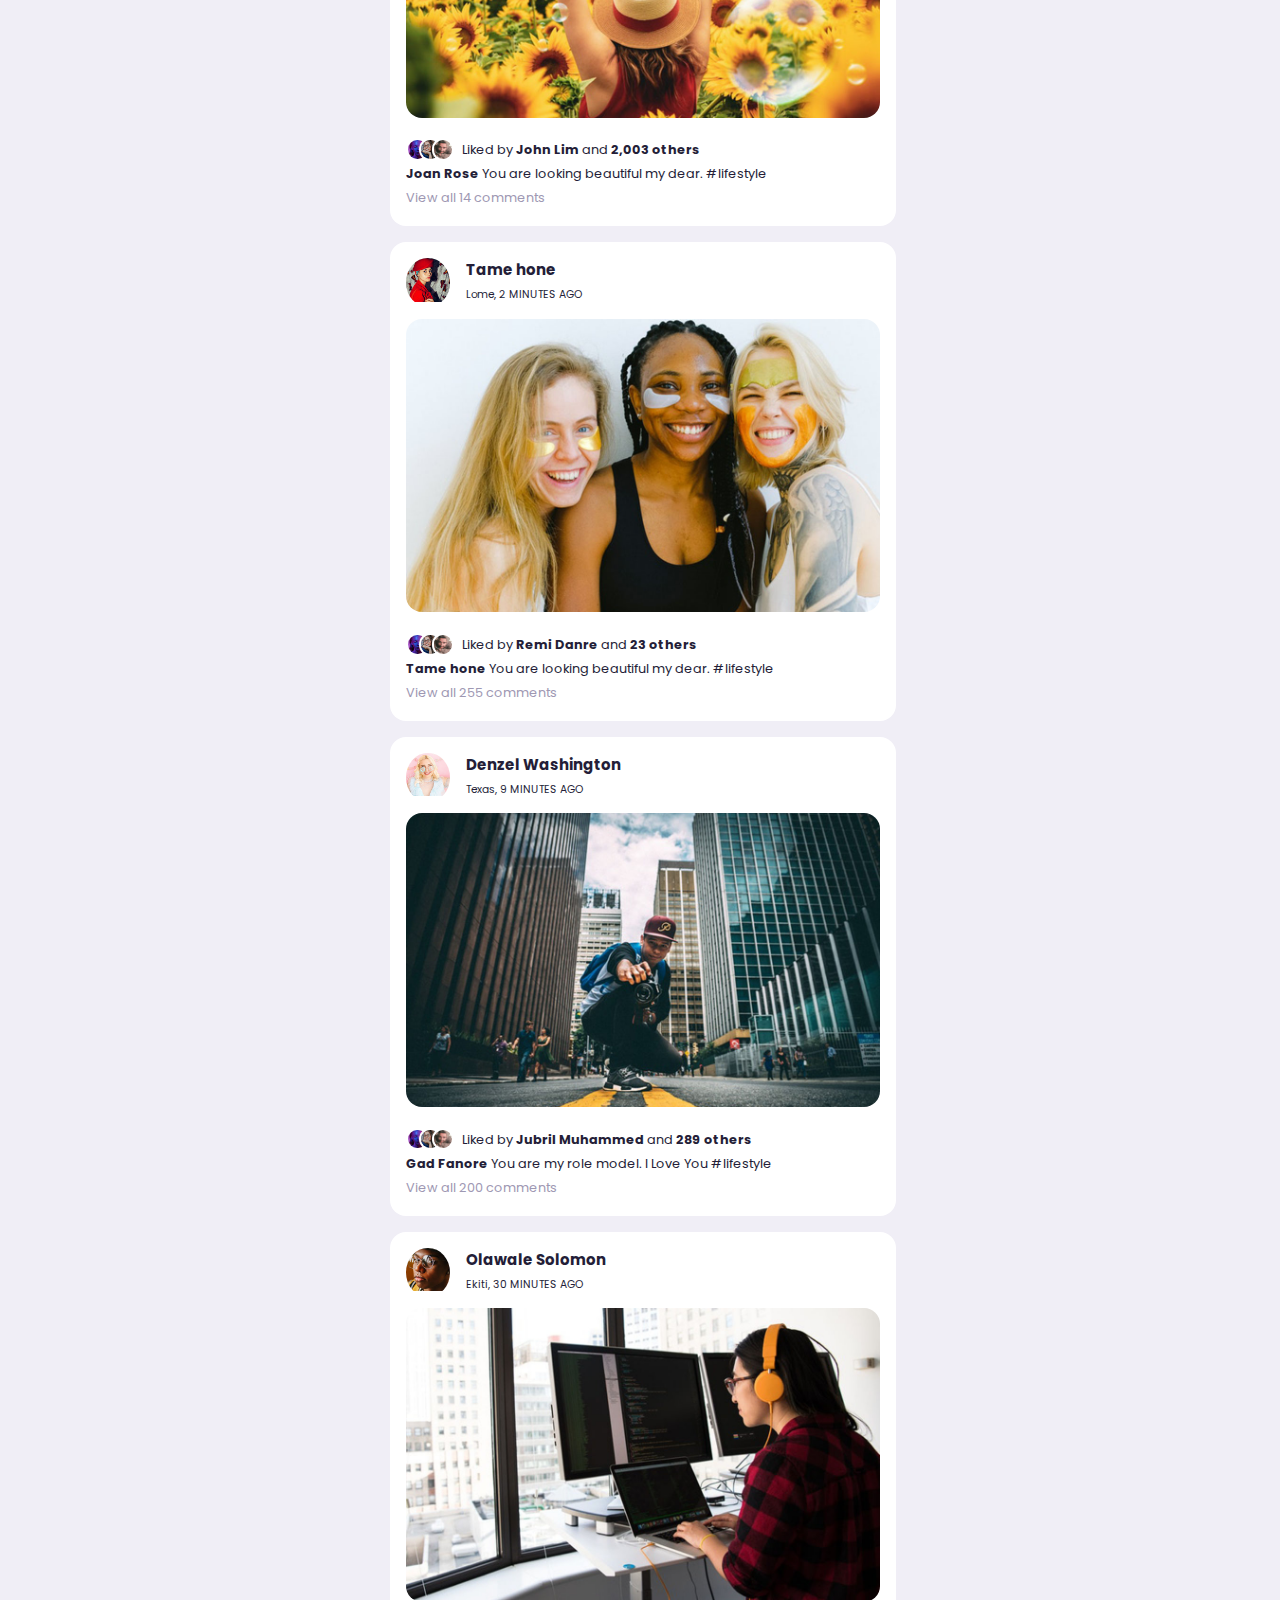
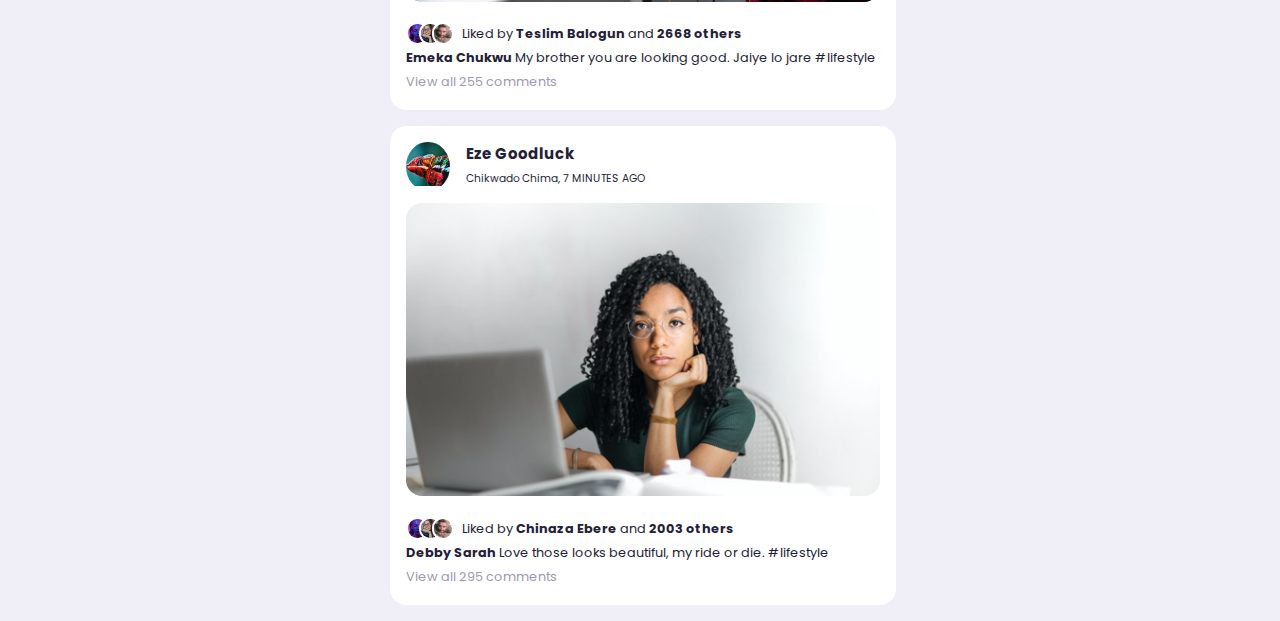
==== commit 31198449: "Add existing project files to Git" ====
--- a/index.html
+++ b/index.html
@@ -132,7 +132,7 @@
                     <a href="#" class="menu-item">
                         <span><i class="uil uil-chart-line"></i></span><h3>Analytics</h3>
                     </a>
-                    <a href="#" class="menu-item">
+                    <a href="#" class="menu-item" id="theme">
                         <span><i class="uil uil-palette"></i></span><h3>Theme</h3>
                     </a>
                     <a href="#" class="menu-item">
@@ -685,7 +685,7 @@
                         <span class="font-size-2 active"></span>
                         <span class="font-size-3"></span>
                         <span class="font-size-4"></span>
-                        <span class="font-size-4"></span>
+                        <span class="font-size-5"></span>
                     </div>
                     <h3>Aa</h3>
                 </div>
--- a/style.css
+++ b/style.css
@@ -1,16 +1,19 @@
 @import url('https://fonts.googleapis.com/css2?family=Poppins:wght@300;400;500;600&display=swap');
 
 :root{
+    /* --primary-color-hue: 252; */
     --color-white: hsl(252, 30%, 100%);
     --color-light: hsl(252, 30%, 95%);
     --color-gray: hsl(252, 15%, 65%);
-    --color-primary: hwb(252 30% 10%);
+    /* --color-primary: hsl(var(--primary-color-hue), 75% 60%); */
     --color-secondary: hsl(252, 100%, 90%);
     --color-dark: hsl(120, 95%, 65%);
     --color-danger: hsl(0, 95%, 65%);
     --color-dark: hsl(252, 30%, 17%);
     --color-black: hsl(252, 30%, 10%);
     --color-success: hsl(125, 78%, 57%);
+    --color-primary: blue;
+    
 
 
     --border-radius: 2rem;
@@ -553,6 +556,7 @@
     padding: 3rem;
     border-radius: var(--card-border-radius);
     width: 50%;
+    box-shadow: 0 0 1rem var(--color-primary);
 }
 
 /* Font-size */
@@ -586,7 +590,7 @@
     cursor: pointer;
 }
 
-.customize-theme .choose-size span .active{
+.customize-theme .choose-size span.active{
     background: var(--color-primary);
 }
 
@@ -712,6 +716,10 @@
     .left .btn{
         display: none;
     }
+    
+    .customize-theme .card{
+        width: 80vw;
+    }
 }
 
 /* Media Queries for Small tablets and Big Tablets */
@@ -753,4 +761,8 @@
     main .container .right {
         display: none;
     }
+
+    .customize-theme .card{
+        width: 92vw;
+    }
 }